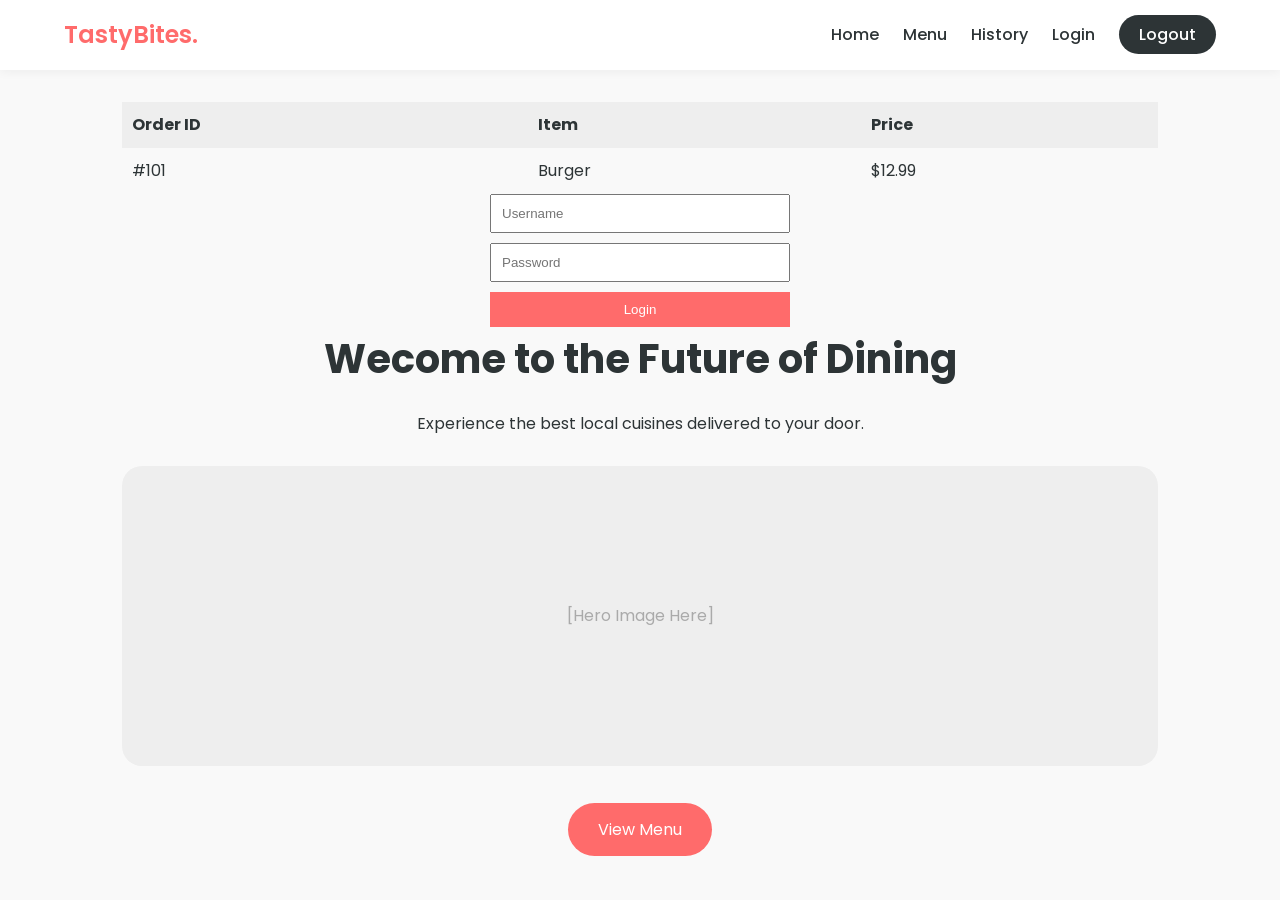
==== index.html @ dd0a6416 "Add files via upload" ====
<!DOCTYPE html>
<html lang="en">
<head>
    <meta charset="UTF-8">
    <meta name="viewport" content="width=device-width, initial-scale=1.0">
    <title>TastyBites | Home</title>
    <link rel="stylesheet" href="style.css">
</head>
<body>

    <!-- Navigation -->
    <nav>
        <a href="index.html" class="logo">TastyBites.</a>
        <div class="nav-links">
            <a href="index.html">Home</a>
            <a href="menu.html">Menu</a>
            <a href="history.html">History</a>
            <a href="login.html">Login</a>
            <a href="#" class="btn-logout">Logout</a>
        </div>
    </nav>

    <!-- Home Content -->
    <div class="container">
        <table style="width: 100%; text-align: left; border-collapse: collapse;">
    <tr style="background: #eee;">
        <th style="padding: 10px;">Order ID</th>
        <th style="padding: 10px;">Item</th>
        <th style="padding: 10px;">Price</th>
    </tr>
    <tr>
        <td style="padding: 10px;">#101</td>
        <td style="padding: 10px;">Burger</td>
        <td style="padding: 10px;">$12.99</td>
    </tr>
</table>
        <form style="max-width: 300px; margin: auto; display: flex; flex-direction: column; gap: 10px;">
    <input type="text" placeholder="Username" style="padding: 10px;">
    <input type="password" placeholder="Password" style="padding: 10px;">
    <button style="padding: 10px; background: var(--primary); color: white; border: none;">Login</button>
</form>
        <h1>Wecome to the Future of Dining</h1>
        <p>Experience the best local cuisines delivered to your door.</p>
        
        <!-- Simple Banner Image Placeholder -->
        <div style="margin-top: 30px; background: #eee; height: 300px; border-radius: 20px; display: flex; align-items: center; justify-content: center; color: #aaa;">
            [Hero Image Here]
        </div>
        
        <br><br>
        <a href="menu.html" style="padding: 15px 30px; background: var(--primary); color: white; text-decoration: none; border-radius: 30px;">View Menu</a>
    </div>

</body>
</html>
---- style.css ----
/* Import Google Font */
@import url('https://fonts.googleapis.com/css2?family=Poppins:wght@300;400;600&display=swap');

:root {
    --primary: #ff6b6b; /* Modern Salmon/Orange */
    --dark: #2d3436;
    --light: #f9f9f9;
    --white: #ffffff;
    --gray: #b2bec3;
}

* {
    box-sizing: border-box;
    margin: 0;
    padding: 0;
}

body {
    font-family: 'Poppins', sans-serif;
    background-color: var(--light);
    color: var(--dark);
    line-height: 1.6;
}

/* Navigation Bar */
nav {
    background: var(--white);
    padding: 1rem 5%;
    display: flex;
    justify-content: space-between;
    align-items: center;
    box-shadow: 0 2px 10px rgba(0,0,0,0.05);
    position: sticky;
    top: 0;
    z-index: 1000;
}

.logo {
    font-size: 1.5rem;
    font-weight: 600;
    color: var(--primary);
    text-decoration: none;
}

.nav-links a {
    text-decoration: none;
    color: var(--dark);
    margin-left: 20px;
    font-weight: 500;
    transition: color 0.3s;
}

.nav-links a:hover {
    color: var(--primary);
}

.nav-links .btn-logout {
    background-color: var(--dark);
    color: var(--white);
    padding: 8px 20px;
    border-radius: 20px;
}

/* Page Content Layout */
.container {
    max-width: 1100px;
    margin: 0 auto;
    padding: 2rem;
    text-align: center;
}

h1 {
    margin-bottom: 20px;
    font-size: 2.5rem;
}

/* Modern Food Cards */
.food-grid {
    display: grid;
    grid-template-columns: repeat(auto-fit, minmax(250px, 1fr));
    gap: 20px;
    margin-top: 30px;
}

.food-card {
    background: var(--white);
    border-radius: 15px;
    padding: 15px;
    box-shadow: 0 5px 15px rgba(0,0,0,0.05);
    transition: transform 0.3s;
}

.food-card:hover {
    transform: translateY(-5px);
}

.food-card img {
    width: 100%;
    border-radius: 10px;
    height: 200px;
    object-fit: cover;
}
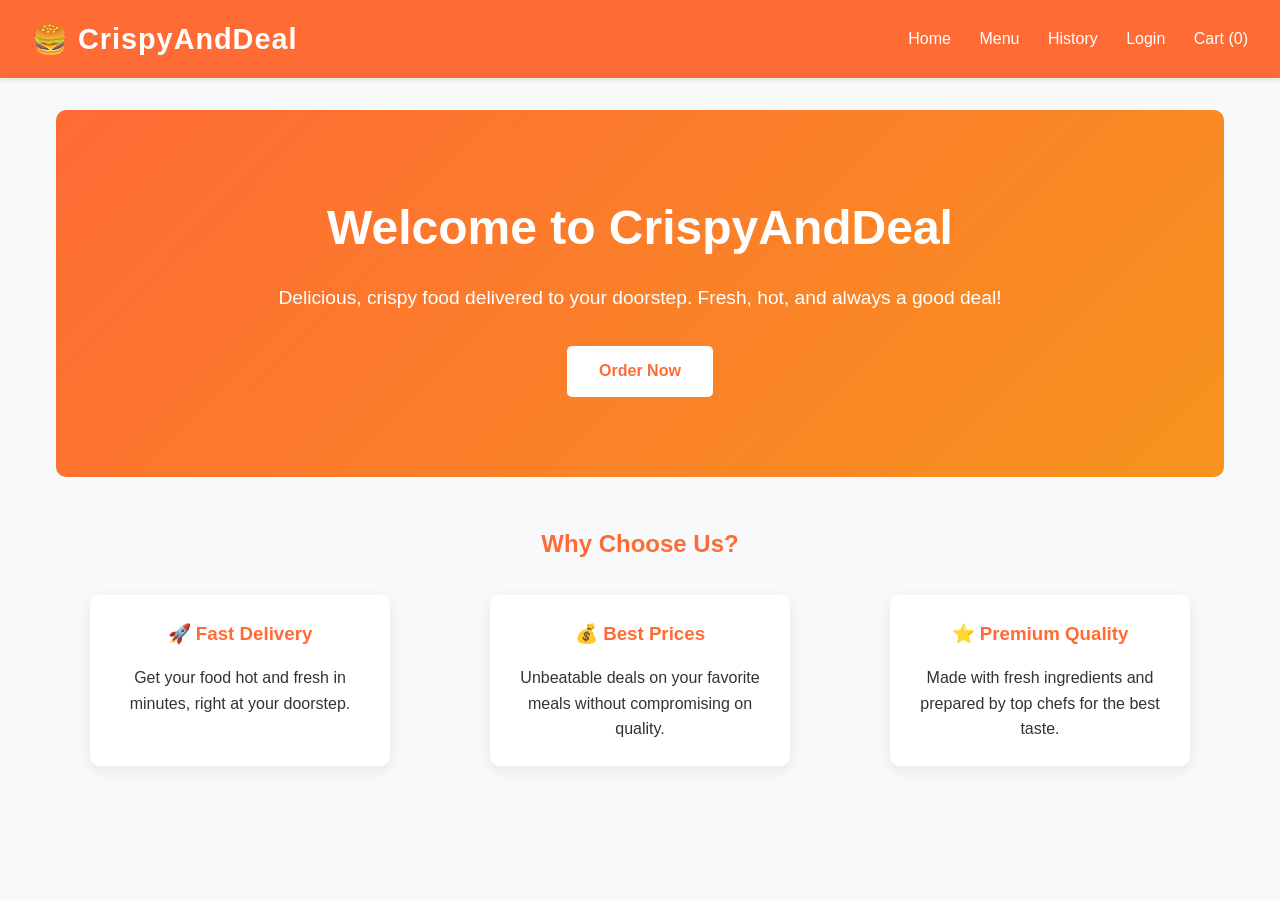
==== commit 545660fd: "Add files via upload" ====
--- a/index.html
+++ b/index.html
@@ -1,55 +1,50 @@
-<!DOCTYPE html>
-<html lang="en">
-<head>
-    <meta charset="UTF-8">
-    <meta name="viewport" content="width=device-width, initial-scale=1.0">
-    <title>TastyBites | Home</title>
-    <link rel="stylesheet" href="style.css">
-</head>
-<body>
-
-    <!-- Navigation -->
-    <nav>
-        <a href="index.html" class="logo">TastyBites.</a>
-        <div class="nav-links">
-            <a href="index.html">Home</a>
-            <a href="menu.html">Menu</a>
-            <a href="history.html">History</a>
-            <a href="login.html">Login</a>
-            <a href="#" class="btn-logout">Logout</a>
-        </div>
-    </nav>
-
-    <!-- Home Content -->
-    <div class="container">
-        <table style="width: 100%; text-align: left; border-collapse: collapse;">
-    <tr style="background: #eee;">
-        <th style="padding: 10px;">Order ID</th>
-        <th style="padding: 10px;">Item</th>
-        <th style="padding: 10px;">Price</th>
-    </tr>
-    <tr>
-        <td style="padding: 10px;">#101</td>
-        <td style="padding: 10px;">Burger</td>
-        <td style="padding: 10px;">$12.99</td>
-    </tr>
-</table>
-        <form style="max-width: 300px; margin: auto; display: flex; flex-direction: column; gap: 10px;">
-    <input type="text" placeholder="Username" style="padding: 10px;">
-    <input type="password" placeholder="Password" style="padding: 10px;">
-    <button style="padding: 10px; background: var(--primary); color: white; border: none;">Login</button>
-</form>
-        <h1>Wecome to the Future of Dining</h1>
-        <p>Experience the best local cuisines delivered to your door.</p>
-        
-        <!-- Simple Banner Image Placeholder -->
-        <div style="margin-top: 30px; background: #eee; height: 300px; border-radius: 20px; display: flex; align-items: center; justify-content: center; color: #aaa;">
-            [Hero Image Here]
-        </div>
-        
-        <br><br>
-        <a href="menu.html" style="padding: 15px 30px; background: var(--primary); color: white; text-decoration: none; border-radius: 30px;">View Menu</a>
-    </div>
-
-</body>
+<!DOCTYPE html>
+<html lang="en">
+<head>
+    <meta charset="UTF-8">
+    <meta name="viewport" content="width=device-width, initial-scale=1.0">
+    <title>Home - CrispyAndDeal</title>
+    <link rel="stylesheet" href="style.css">
+</head>
+<body>
+    <header>
+        <h1>🍔 CrispyAndDeal</h1>
+        <nav>
+            <a href="index.html">Home</a>
+            <a href="menu.html">Menu</a>
+            <a href="history.html">History</a>
+            <a href="login.html" id="loginLink">Login</a>
+            <a href="#" id="logoutLink" onclick="handleLogout()" style="display: none;">Logout</a>
+            <a href="menu.html">Cart (<span id="cartCount">0</span>)</a>
+        </nav>
+    </header>
+
+    <div class="container">
+        <div class="hero" style="background: linear-gradient(135deg, #ff6b35 0%, #f7931e 100%);">
+            <h2>Welcome to CrispyAndDeal</h2>
+            <p>Delicious, crispy food delivered to your doorstep. Fresh, hot, and always a good deal!</p>
+            <a href="menu.html" class="btn" style="background: white; color: #ff6b35;">Order Now</a>
+        </div>
+        
+        <div style="text-align: center; margin-top: 3rem;">
+            <h2 style="color: #ff6b35; margin-bottom: 2rem;">Why Choose Us?</h2>
+            <div style="display: flex; justify-content: space-around; flex-wrap: wrap; gap: 2rem;">
+                <div style="padding: 1.5rem; max-width: 300px; background: white; border-radius: 10px; box-shadow: 0 4px 15px rgba(0,0,0,0.08);">
+                    <h3 style="color: #ff6b35; margin-bottom: 1rem;">🚀 Fast Delivery</h3>
+                    <p>Get your food hot and fresh in minutes, right at your doorstep.</p>
+                </div>
+                <div style="padding: 1.5rem; max-width: 300px; background: white; border-radius: 10px; box-shadow: 0 4px 15px rgba(0,0,0,0.08);">
+                    <h3 style="color: #ff6b35; margin-bottom: 1rem;">💰 Best Prices</h3>
+                    <p>Unbeatable deals on your favorite meals without compromising on quality.</p>
+                </div>
+                <div style="padding: 1.5rem; max-width: 300px; background: white; border-radius: 10px; box-shadow: 0 4px 15px rgba(0,0,0,0.08);">
+                    <h3 style="color: #ff6b35; margin-bottom: 1rem;">⭐ Premium Quality</h3>
+                    <p>Made with fresh ingredients and prepared by top chefs for the best taste.</p>
+                </div>
+            </div>
+        </div>
+    </div>
+
+    <script src="script.js"></script>
+</body>
 </html>
--- a/style.css
+++ b/style.css
@@ -1,102 +1,240 @@
-/* Import Google Font */
-@import url('https://fonts.googleapis.com/css2?family=Poppins:wght@300;400;600&display=swap');
-
-:root {
-    --primary: #ff6b6b; /* Modern Salmon/Orange */
-    --dark: #2d3436;
-    --light: #f9f9f9;
-    --white: #ffffff;
-    --gray: #b2bec3;
-}
-
-* {
-    box-sizing: border-box;
-    margin: 0;
-    padding: 0;
-}
-
-body {
-    font-family: 'Poppins', sans-serif;
-    background-color: var(--light);
-    color: var(--dark);
-    line-height: 1.6;
-}
-
-/* Navigation Bar */
-nav {
-    background: var(--white);
-    padding: 1rem 5%;
-    display: flex;
-    justify-content: space-between;
-    align-items: center;
-    box-shadow: 0 2px 10px rgba(0,0,0,0.05);
-    position: sticky;
-    top: 0;
-    z-index: 1000;
-}
-
-.logo {
-    font-size: 1.5rem;
-    font-weight: 600;
-    color: var(--primary);
-    text-decoration: none;
-}
-
-.nav-links a {
-    text-decoration: none;
-    color: var(--dark);
-    margin-left: 20px;
-    font-weight: 500;
-    transition: color 0.3s;
-}
-
-.nav-links a:hover {
-    color: var(--primary);
-}
-
-.nav-links .btn-logout {
-    background-color: var(--dark);
-    color: var(--white);
-    padding: 8px 20px;
-    border-radius: 20px;
-}
-
-/* Page Content Layout */
-.container {
-    max-width: 1100px;
-    margin: 0 auto;
-    padding: 2rem;
-    text-align: center;
-}
-
-h1 {
-    margin-bottom: 20px;
-    font-size: 2.5rem;
-}
-
-/* Modern Food Cards */
-.food-grid {
-    display: grid;
-    grid-template-columns: repeat(auto-fit, minmax(250px, 1fr));
-    gap: 20px;
-    margin-top: 30px;
-}
-
-.food-card {
-    background: var(--white);
-    border-radius: 15px;
-    padding: 15px;
-    box-shadow: 0 5px 15px rgba(0,0,0,0.05);
-    transition: transform 0.3s;
-}
-
-.food-card:hover {
-    transform: translateY(-5px);
-}
-
-.food-card img {
-    width: 100%;
-    border-radius: 10px;
-    height: 200px;
-    object-fit: cover;
+/* style.css */
+* {
+    margin: 0;
+    padding: 0;
+    box-sizing: border-box;
+    font-family: 'Segoe UI', Tahoma, Geneva, Verdana, sans-serif;
+}
+
+body {
+    background-color: #f8f9fa;
+    color: #333;
+    line-height: 1.6;
+}
+
+header {
+    background-color: #ff6b35;
+    color: white;
+    padding: 1rem 2rem;
+    display: flex;
+    justify-content: space-between;
+    align-items: center;
+    box-shadow: 0 2px 5px rgba(0,0,0,0.1);
+    position: sticky;
+    top: 0;
+    z-index: 100;
+}
+
+header h1 {
+    font-size: 1.8rem;
+    font-weight: bold;
+    letter-spacing: 1px;
+}
+
+nav a {
+    color: white;
+    text-decoration: none;
+    margin-left: 1.5rem;
+    font-weight: 500;
+    transition: color 0.3s;
+}
+
+nav a:hover {
+    color: #ffe5d9;
+}
+
+.container {
+    max-width: 1200px;
+    margin: 2rem auto;
+    padding: 0 1rem;
+}
+
+.hero {
+    text-align: center;
+    padding: 5rem 1rem;
+    background: linear-gradient(rgba(0,0,0,0.6), rgba(0,0,0,0.6)), url('https://images.unsplash.com/photo-1504674900247-0877df9cc836?w=1200&h=400&fit=crop');
+    background-size: cover;
+    background-position: center;
+    color: white;
+    border-radius: 10px;
+    margin-bottom: 2rem;
+}
+
+.hero h2 {
+    font-size: 3rem;
+    margin-bottom: 1rem;
+}
+
+.hero p {
+    font-size: 1.2rem;
+    margin-bottom: 2rem;
+}
+
+.btn {
+    display: inline-block;
+    background-color: #ff6b35;
+    color: white;
+    padding: 0.8rem 2rem;
+    text-decoration: none;
+    border-radius: 5px;
+    border: none;
+    cursor: pointer;
+    font-size: 1rem;
+    font-weight: bold;
+    transition: background-color 0.3s, transform 0.2s;
+}
+
+.btn:hover {
+    background-color: #e85a2b;
+    transform: translateY(-2px);
+}
+
+.menu-grid {
+    display: grid;
+    grid-template-columns: repeat(auto-fit, minmax(260px, 1fr));
+    gap: 2rem;
+    margin-top: 2rem;
+}
+
+.menu-item {
+    background: white;
+    border-radius: 10px;
+    overflow: hidden;
+    box-shadow: 0 4px 15px rgba(0,0,0,0.08);
+    transition: transform 0.3s, box-shadow 0.3s;
+}
+
+.menu-item:hover {
+    transform: translateY(-5px);
+    box-shadow: 0 8px 25px rgba(0,0,0,0.15);
+}
+
+.menu-item img {
+    width: 100%;
+    height: 200px;
+    object-fit: cover;
+}
+
+.menu-item-content {
+    padding: 1.5rem;
+    text-align: center;
+}
+
+.menu-item h3 {
+    margin-bottom: 0.5rem;
+    color: #222;
+    font-size: 1.3rem;
+}
+
+.price {
+    color: #ff6b35;
+    font-size: 1.4rem;
+    font-weight: bold;
+    margin-bottom: 1rem;
+    display: block;
+}
+
+.form-container {
+    max-width: 400px;
+    margin: 4rem auto;
+    background: white;
+    padding: 2.5rem;
+    border-radius: 10px;
+    box-shadow: 0 4px 15px rgba(0,0,0,0.08);
+}
+
+.form-container h2 {
+    text-align: center;
+    margin-bottom: 1.5rem;
+    color: #ff6b35;
+}
+
+.form-group {
+    margin-bottom: 1.5rem;
+}
+
+.form-group label {
+    display: block;
+    margin-bottom: 0.5rem;
+    font-weight: 600;
+    color: #555;
+}
+
+.form-group input {
+    width: 100%;
+    padding: 0.8rem;
+    border: 1px solid #ddd;
+    border-radius: 5px;
+    font-size: 1rem;
+    transition: border-color 0.3s;
+}
+
+.form-group input:focus {
+    outline: none;
+    border-color: #ff6b35;
+}
+
+.cart-summary {
+    background: white;
+    padding: 2rem;
+    border-radius: 10px;
+    box-shadow: 0 4px 15px rgba(0,0,0,0.08);
+    margin-top: 2rem;
+}
+
+.cart-summary h3 {
+    margin-bottom: 1rem;
+    border-bottom: 2px solid #ff6b35;
+    padding-bottom: 0.5rem;
+}
+
+.history-item {
+    background: white;
+    padding: 1.5rem;
+    border-radius: 10px;
+    box-shadow: 0 4px 15px rgba(0,0,0,0.08);
+    margin-bottom: 1rem;
+    display: flex;
+    justify-content: space-between;
+    align-items: center;
+    flex-wrap: wrap;
+    gap: 1rem;
+}
+
+.history-item .order-details {
+    flex: 1;
+}
+
+.history-item .order-total {
+    text-align: right;
+    min-width: 120px;
+}
+
+.empty-state {
+    text-align: center;
+    padding: 3rem;
+    color: #777;
+    font-size: 1.1rem;
+}
+
+@media (max-width: 768px) {
+    header {
+        flex-direction: column;
+        gap: 1rem;
+    }
+    
+    nav {
+        display: flex;
+        flex-wrap: wrap;
+        justify-content: center;
+        gap: 0.5rem;
+    }
+    
+    nav a {
+        margin: 0 0.5rem;
+    }
+    
+    .hero h2 {
+        font-size: 2rem;
+    }
 }
